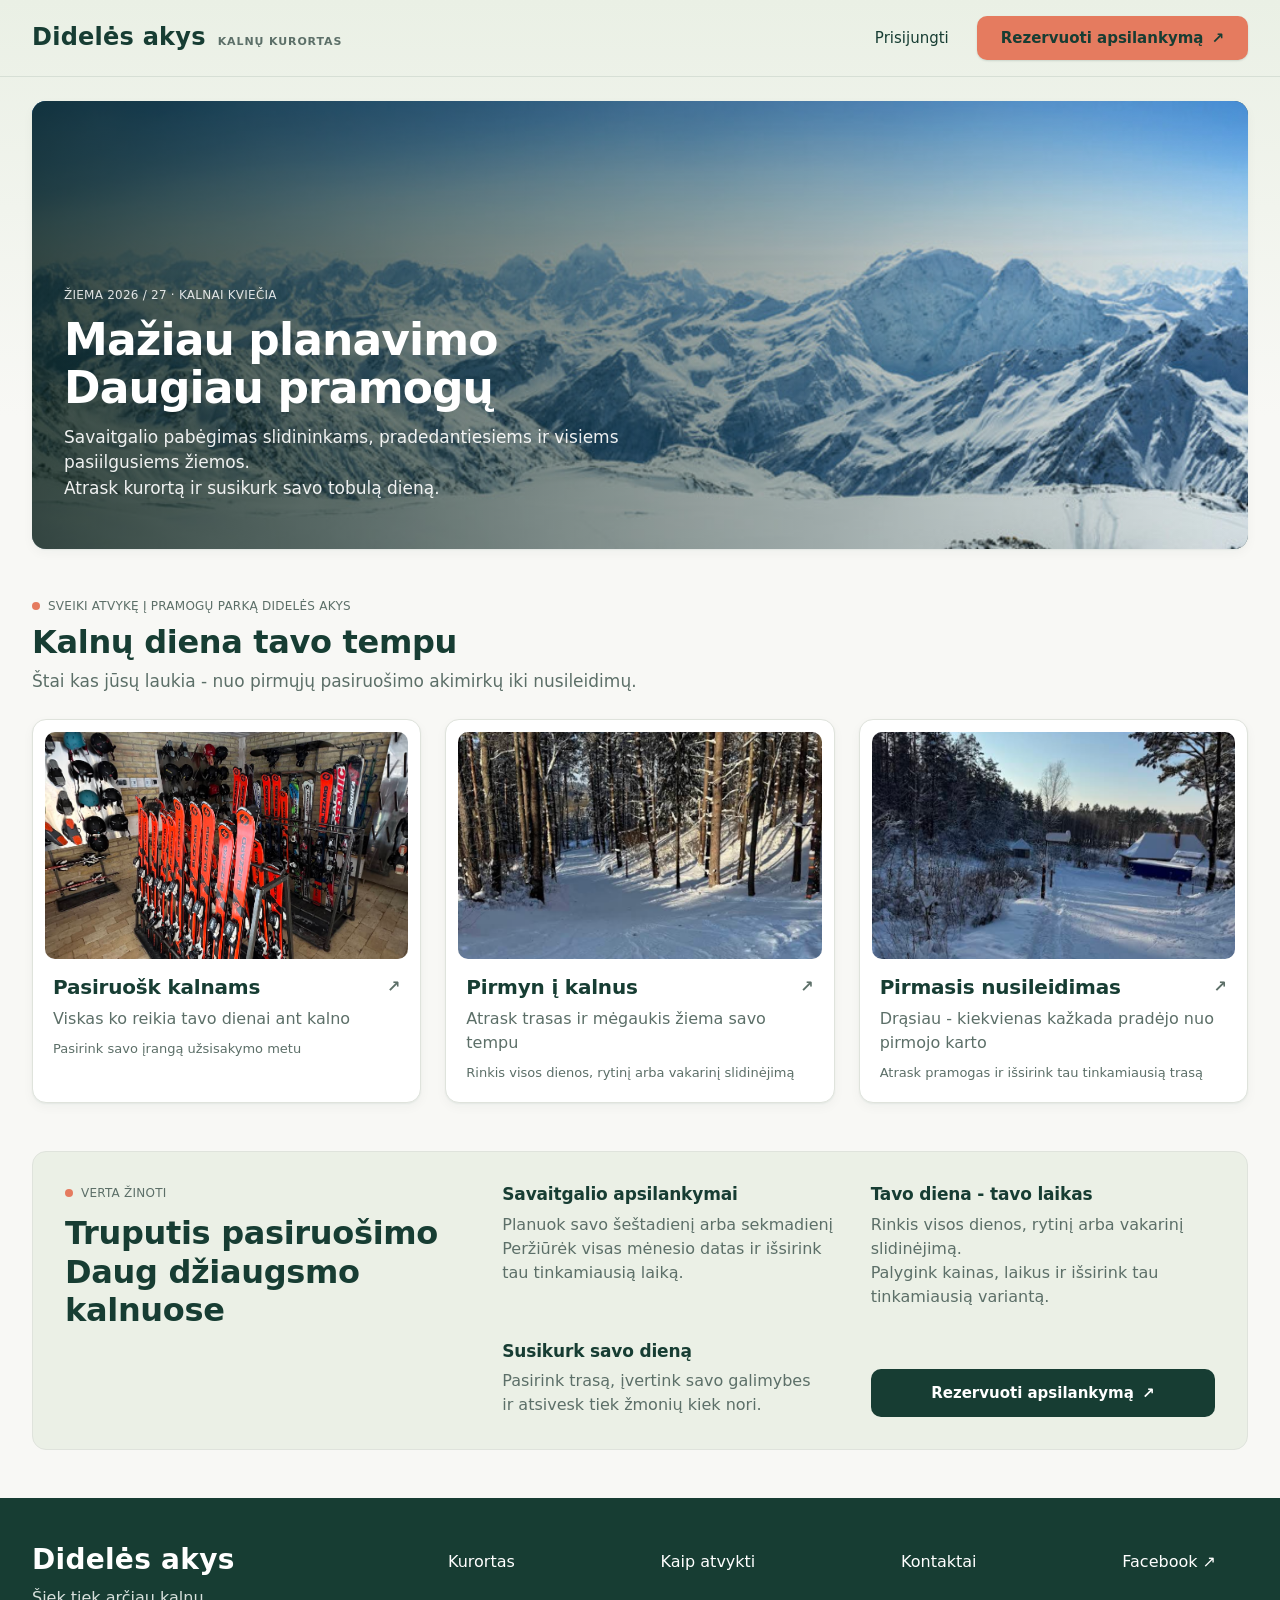
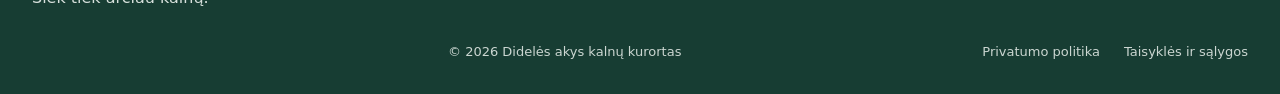
==== index.html @ ebd8e219 "Initial commit" ====
<!DOCTYPE html>
<html lang="lt">
<head>
  <meta charset="utf-8">
  <meta name="viewport" content="width=device-width, initial-scale=1">
  <title>Didelės akys – kalnų kurortas</title>
  <meta name="description" content="Savaitgalio pabėgimas slidininkams, pradedantiesiems ir visiems pasiilgusiems žiemos. Atrask Didelės akys kalnų kurortą ir susikurk savo tobulą dieną.">
  <script>document.documentElement.classList.add("js");</script>
  <link rel="stylesheet" href="css/home.css">
</head>
<body>
  <a class="skip-link" href="#main">Pereiti prie turinio</a>

  <header class="site-header">
    <div class="container header-inner">
      <a class="brand" href="index.html" aria-label="Didelės akys kalnų kurortas, pradžia">
        <span class="brand-name">Didelės akys</span>
        <span class="brand-sub">Kalnų kurortas</span>
      </a>
      <button class="nav-toggle" type="button" aria-expanded="false" aria-controls="site-nav" aria-label="Open menu">
        <span></span><span></span><span></span>
      </button>
      <nav class="site-nav" id="site-nav" aria-label="Pagrindinė naršymo juosta">
        <a class="nav-link" href="#">Prisijungti</a>
        <a class="btn btn-primary" href="attractions.html">Rezervuoti apsilankymą <span aria-hidden="true">↗</span></a>
      </nav>
    </div>
  </header>

  <main id="main">
    <div class="container hero-wrap">
      <section class="hero">
        <img class="hero__img" src="images/title4.jpg" alt="Snieguotas slėnis su kaimu ir slidinėjimo trasomis">
        <div class="hero__content">
          <p class="eyebrow hero__eyebrow">Žiema 2026 / 27 · Kalnai kviečia</p>
          <h1 class="hero__title">Mažiau planavimo<br>Daugiau pramogų</h1>
          <p class="hero__text">Savaitgalio pabėgimas slidininkams, pradedantiesiems ir visiems pasiilgusiems žiemos.<br>Atrask kurortą ir susikurk savo tobulą dieną.</p>
          <!-- <a class="btn btn-primary btn-lg" href="attractions.html">Rezervuoti apsilankymą <span aria-hidden="true">↗</span></a> -->
        </div>
      </section>
    </div>

    <section class="intro container" aria-labelledby="intro-title">
      <div class="intro__head">
        <p class="eyebrow eyebrow--dot">Sveiki atvykę į pramogų parką Didelės akys</p>
        <h2 id="intro-title">Kalnų diena tavo tempu</h2>
        <p class="muted">Štai kas jūsų laukia - nuo pirmųjų pasiruošimo akimirkų iki nusileidimų.</p>
      </div>

      <ul class="cards">
        <li class="card">
          <a href="#">
            <img src="images/fotke3.png" alt="Slidžių nuomos būdelė, slidės įsmeigtos sniege" loading="lazy">
            <div class="card__title"><h3>Pasiruošk kalnams</h3><span aria-hidden="true">↗</span></div>
            <p class="muted">Viskas ko reikia tavo dienai ant kalno</p>
            <p class="card__note">Pasirink savo įrangą užsisakymo metu</p>
          </a>
        </li>
        <li class="card">
          <a href="#">
            <img src="images/fotke2.png" alt="Gondolinis keltuvas virš apsnigtų pušų" loading="lazy">
            <div class="card__title"><h3>Pirmyn į kalnus</h3><span aria-hidden="true">↗</span></div>
            <p class="muted">Atrask trasas ir mėgaukis žiema savo tempu</p>
            <p class="card__note">Rinkis visos dienos, rytinį arba vakarinį slidinėjimą</p>
          </a>
        </li>
        <li class="card">
          <a href="#">
            <img src="images/fotke4.png" alt="Du žmonės kartu slidinėja švelniu šlaitu" loading="lazy">
            <div class="card__title"><h3>Pirmasis nusileidimas</h3><span aria-hidden="true">↗</span></div>
            <p class="muted">Drąsiau - kiekvienas kažkada pradėjo nuo pirmojo karto</p>
            <p class="card__note">Atrask pramogas ir išsirink tau tinkamiausią trasą</p>
          </a>
        </li>
      </ul>
    </section>

    <section class="container good-wrap" aria-labelledby="good-title">
      <div class="good">
        <div class="good__intro">
          <p class="eyebrow eyebrow--dot">Verta žinoti</p>
          <h2 id="good-title">Truputis pasiruošimo<br>Daug džiaugsmo kalnuose</h2>
        </div>
        <div class="good__item good__item--a">
          <h3>Savaitgalio apsilankymai</h3>
          <p class="muted">Planuok savo šeštadienį arba sekmadienį<br>Peržiūrėk visas mėnesio datas ir išsirink tau tinkamiausią laiką.</p>
        </div>
        <div class="good__item good__item--b">
          <h3>Tavo diena - tavo laikas</h3>
          <p class="muted">Rinkis visos dienos, rytinį arba vakarinį slidinėjimą.<br>Palygink kainas, laikus ir išsirink tau tinkamiausią variantą.</p>
        </div>
        <div class="good__item good__item--c">
          <h3>Susikurk savo dieną</h3>
          <p class="muted">Pasirink trasą, įvertink savo galimybes<br>ir atsivesk tiek žmonių kiek nori.</p>
        </div>
        <div class="good__cta">
          <a class="btn btn-dark btn-lg btn-wide" href="attractions.html">Rezervuoti apsilankymą <span aria-hidden="true">↗</span></a>
        </div>
      </div>
    </section>
  </main>

  <footer class="site-footer">
    <div class="container footer-inner">
      <div class="footer-brand">
        <p class="brand-name">Didelės akys</p>
        <p>Šiek tiek arčiau kalnų.</p>
      </div>
      <nav class="footer-nav" aria-label="Apatinė naršymo juosta">
        <a href="#" id="footer-resort" data-action="resort">Kurortas</a>
        <a href="#" id="footer-getting-here" data-action="getting-here">Kaip atvykti</a>
        <a href="#" id="footer-contact" data-action="contact">Kontaktai</a>
        <a href="#" id="footer-facebook" data-action="facebook">Facebook <span aria-hidden="true">↗</span></a>
      </nav>
      <div class="footer-legal">
        <p>© 2026 Didelės akys kalnų kurortas</p>
        <nav aria-label="Teisinė informacija">
          <a href="#" id="footer-privacy" data-action="privacy">Privatumo politika</a>
          <a href="#" id="footer-terms" data-action="terms">Taisyklės ir sąlygos</a>
        </nav>
      </div>
    </div>
  </footer>

  <script src="js/script.js"></script>
</body>
</html>
---- css/home.css ----
/* ==========================================================
   Didelės akys – home page
   Styled to match attractions.css (same tokens, buttons, cards, footer).
   Mobile-first. Breakpoints: 640px, 860px
   Works with script.js (.site-header, .nav-toggle, #site-nav, .is-open, .is-scrolled, .js)
   ========================================================== */

/* ---------- Tokens ---------- */
:root {
  --bg: #f8f8f5;
  --surface: #ffffff;
  --forest: #173d33;        /* text, headings, footer */
  --forest-soft: #5c6f68;   /* secondary text */
  --sage: #ebf0e6;          /* soft panels, secondary buttons */
  --line: #dfe3dc;
  --coral: #e57b5f;         /* primary action */
  --coral-dark: #d4684b;

  --shadow-sm: 0 1px 2px rgba(23, 61, 51, 0.06), 0 4px 12px rgba(23, 61, 51, 0.04);
  --shadow-md: 0 2px 4px rgba(23, 61, 51, 0.06), 0 12px 28px rgba(23, 61, 51, 0.10);

  --font: system-ui, -apple-system, "Segoe UI", Roboto, "Helvetica Neue", Arial, sans-serif;

  --radius-sm: 6px;
  --radius: 10px;
  --radius-lg: 14px;

  --space-1: 0.25rem;
  --space-2: 0.5rem;
  --space-3: 0.75rem;
  --space-4: 1rem;
  --space-5: 1.5rem;
  --space-6: 2rem;
  --space-7: 3rem;

  --container: 82rem;
  --gutter: 1rem;
}

/* ---------- Reset / base ---------- */
*, *::before, *::after { box-sizing: border-box; }

html { -webkit-text-size-adjust: 100%; scroll-behavior: smooth; }

body {
  margin: 0;
  font-family: var(--font);
  font-size: 1rem;
  line-height: 1.5;
  color: var(--forest);
  background: linear-gradient(180deg, #eaf0e5 0, var(--bg) 26rem) no-repeat, var(--bg);
  -webkit-font-smoothing: antialiased;
}

::selection { background: var(--coral); color: var(--forest); }

img { display: block; max-width: 100%; height: auto; }

h1, h2, h3, p, ul, ol { margin: 0; }
ul, ol { padding: 0; list-style: none; }

a { color: inherit; text-decoration: none; }

:focus-visible {
  outline: 3px solid var(--coral);
  outline-offset: 2px;
}

@media (prefers-reduced-motion: reduce) {
  html { scroll-behavior: auto; }
  * { transition: none !important; }
}

/* ---------- Layout helpers ---------- */
.container {
  width: 100%;
  max-width: var(--container);
  margin-inline: auto;
  padding-inline: var(--gutter);
}

.skip-link {
  position: absolute;
  left: var(--space-4);
  top: -4rem;
  z-index: 100;
  padding: var(--space-2) var(--space-4);
  background: var(--forest);
  color: #fff;
  border-radius: var(--radius-sm);
}
.skip-link:focus { top: var(--space-2); }

.eyebrow {
  font-size: 0.75rem;
  font-weight: 500;
  letter-spacing: 0.02em;
  text-transform: uppercase;
  color: var(--forest-soft);
}
.eyebrow--dot::before {
  content: "";
  display: inline-block;
  width: 0.5rem;
  height: 0.5rem;
  margin-right: var(--space-2);
  border-radius: 50%;
  background: var(--coral);
}

.muted { color: var(--forest-soft); }

h2 {
  font-size: clamp(1.5rem, 3vw + 0.5rem, 2rem);
  line-height: 1.2;
  font-weight: 700;
  letter-spacing: -0.01em;
  margin-top: var(--space-2);
}
h3 { font-size: 1.25rem; line-height: 1.2; font-weight: 700; letter-spacing: -0.01em; }

/* ---------- Buttons ---------- */
.btn {
  display: inline-flex;
  align-items: center;
  justify-content: center;
  gap: var(--space-2);
  min-height: 2.75rem;               /* 44px touch target */
  padding: 0 var(--space-5);
  border: 0;
  border-radius: var(--radius);
  font: inherit;
  font-size: 0.9375rem;
  font-weight: 600;
  cursor: pointer;
  transition: background-color 0.15s ease, color 0.15s ease, transform 0.1s ease;
}
.btn:active { transform: translateY(1px); }
.btn-primary { background: var(--coral); color: var(--forest); box-shadow: 0 1px 2px rgba(23, 61, 51, 0.15); }
.btn-primary:hover { background: var(--coral-dark); }
.btn-dark { background: var(--forest); color: #fff; }
.btn-dark:hover { background: #1f4d41; }
.btn-lg { min-height: 3rem; }
.btn-wide { width: 100%; }

/* ---------- Header ---------- */
.site-header {
  top: 0;
  z-index: 20;
  border-bottom: 1px solid rgba(23, 61, 51, 0.1);
  transition: box-shadow 0.2s ease, background-color 0.2s ease;
}
.site-header.is-scrolled {
  background: rgba(248, 248, 245, 0.94);
  -webkit-backdrop-filter: blur(8px);
  backdrop-filter: blur(8px);
  box-shadow: 0 1px 0 rgba(23, 61, 51, 0.08);
}

.header-inner {
  position: relative;                /* anchor for the mobile menu */
  display: flex;
  align-items: center;
  justify-content: space-between;
  gap: var(--space-3);
  padding-block: var(--space-4);
}

.brand { display: flex; align-items: baseline; gap: var(--space-3); }
.brand-name {
  font-size: 1.5rem;
  font-weight: 800;
  letter-spacing: 0.01em;
  line-height: 1;
}
.brand-sub { display: none; font-size: 0.6875rem; font-weight: 600; text-transform: uppercase; letter-spacing: 0.08em; color: var(--forest-soft); }

.site-nav { display: flex; align-items: center; gap: var(--space-4); }
.nav-link { padding: var(--space-2) var(--space-3); font-size: 0.9375rem; font-weight: 500; border-radius: var(--radius-sm); }
.nav-link:hover { background: rgba(23, 61, 51, 0.06); }

/* Menu button (shown only when JS is on and the screen is narrow) */
.nav-toggle {
  display: none;
  width: 2.75rem;
  height: 2.75rem;
  padding: 0;
  background: var(--sage);
  border: 0;
  border-radius: var(--radius);
  cursor: pointer;
  flex-direction: column;
  align-items: center;
  justify-content: center;
  gap: 4px;
}
.nav-toggle span {
  display: block;
  width: 18px;
  height: 2px;
  background: var(--forest);
  transition: transform 0.2s ease, opacity 0.2s ease;
}
.nav-toggle[aria-expanded="true"] span:nth-child(1) { transform: translateY(6px) rotate(45deg); }
.nav-toggle[aria-expanded="true"] span:nth-child(2) { opacity: 0; }
.nav-toggle[aria-expanded="true"] span:nth-child(3) { transform: translateY(-6px) rotate(-45deg); }

@media (max-width: 860px) {
  .js .nav-toggle { display: flex; }
  .js .site-nav {
    display: none;
    position: absolute;
    top: 100%;
    left: 0;
    right: 0;
    flex-direction: column;
    align-items: stretch;
    gap: var(--space-2);
    padding: var(--space-4);
    background: var(--surface);
    border: 1px solid var(--line);
    border-radius: var(--radius-lg);
    box-shadow: var(--shadow-md);
  }
  .js .site-nav.is-open { display: flex; }
  .js .site-nav .nav-link { padding: var(--space-3); }
}
/* Without JS the header simply wraps */
@media (max-width: 479px) {
  html:not(.js) .header-inner { flex-wrap: wrap; }
}

/* ---------- Hero ---------- */
.hero-wrap { padding-block: var(--space-5) 0; }

.hero {
  position: relative;
  display: flex;
  min-height: 22rem;
  overflow: hidden;
  color: #fff;
  background: #2f4a50;               /* fallback while image loads */
  border-radius: var(--radius-lg);
  box-shadow: var(--shadow-sm);
}
.hero__img { position: absolute; inset: 0; width: 100%; height: 100%; object-fit: cover; }
.hero::after {                        /* darkens left side for text legibility */
  content: "";
  position: absolute;
  inset: 0;
  background: linear-gradient(90deg, rgba(10, 30, 22, 0.78) 0%, rgba(10, 30, 22, 0.4) 55%, rgba(10, 30, 22, 0.05) 100%);
}
.hero__content {
  position: relative;
  z-index: 1;
  display: flex;
  flex-direction: column;
  justify-content: flex-end;
  gap: var(--space-3);
  padding: var(--space-6) var(--space-5);
}
.hero__eyebrow { color: rgba(255, 255, 255, 0.85); }
.hero__title {
  font-size: clamp(1.875rem, 5vw + 0.5rem, 2.75rem);
  line-height: 1.1;
  letter-spacing: -0.02em;
  font-weight: 800;
}
.hero__text { max-width: 40rem; font-size: 1.0625rem; color: rgba(255, 255, 255, 0.92); }

/* ---------- Intro + cards ---------- */
.intro { padding-block: var(--space-7) 0; }
.intro__head p.muted { margin-top: var(--space-2); max-width: 40rem; font-size: 1.0625rem; }

.cards {
  display: grid;
  gap: var(--space-4);
  margin-top: var(--space-5);
}

.card {
  display: grid;
  background: var(--surface);
  border: 1px solid var(--line);
  border-radius: var(--radius-lg);
  box-shadow: var(--shadow-sm);
  transition: border-color 0.15s ease, box-shadow 0.2s ease;
}
@media (hover: hover) {
  .card:hover { box-shadow: var(--shadow-md); border-color: var(--forest); }
}
.card:has(a:focus-visible) { border-color: var(--forest); }

.card a {
  display: grid;
  gap: var(--space-1);
  align-content: start;
  padding: var(--space-3);
  border-radius: var(--radius-lg);
}
.card a:focus-visible { outline-offset: 3px; }

.card img {
  width: 100%;
  aspect-ratio: 16 / 10;
  object-fit: cover;
  background: var(--sage);
  border-radius: var(--radius);
  margin-bottom: var(--space-3);
}
.card__title {
  display: flex;
  justify-content: space-between;
  align-items: center;
  gap: var(--space-3);
  padding-inline: var(--space-2);
}
.card__title span { color: var(--forest-soft); font-weight: 600; }
.card .muted, .card__note { padding-inline: var(--space-2); }
.card .muted { margin-top: var(--space-1); }
.card__note { margin-top: var(--space-1); padding-bottom: var(--space-2); font-size: 0.8125rem; color: var(--forest-soft); }
.card a:hover h3 { text-decoration: underline; text-underline-offset: 3px; }

/* Tablet: image beside the text */
@media (min-width: 40em) and (max-width: 860px) {
  .card a { grid-template-columns: 10rem 1fr; column-gap: var(--space-5); padding: var(--space-4); }
  .card img { grid-row: 1 / span 3; aspect-ratio: 5 / 6; align-self: start; margin-bottom: 0; }
  .card__title, .card .muted, .card__note { padding-inline: 0; grid-column: 2; }
}

/* ---------- Good to know ---------- */
.good-wrap { padding-block: var(--space-7); }

.good {
  display: grid;
  grid-template-columns: minmax(0, 1fr);
  grid-template-areas: "intro" "a" "b" "c" "cta";
  gap: var(--space-5);
  padding: var(--space-5);
  background: var(--sage);
  border: 1px solid var(--line);
  border-radius: var(--radius-lg);
}
.good__intro { grid-area: intro; }
.good__item--a { grid-area: a; }
.good__item--b { grid-area: b; }
.good__item--c { grid-area: c; }
.good__cta { grid-area: cta; align-self: end; }

.good h2 { margin-top: var(--space-3); }
.good h3 { font-size: 1.0625rem; margin-bottom: var(--space-2); }
.good .muted { max-width: 34rem; }

/* ---------- Footer ---------- */
.site-footer { background: var(--forest); color: #fff; }

.footer-inner { display: grid; gap: var(--space-6); padding-block: var(--space-7) var(--space-6); }
.footer-brand .brand-name { margin-bottom: var(--space-3); display: block; font-size: 1.75rem; }
.footer-brand p:last-child { color: #d7e0dc; }

.footer-nav { display: flex; flex-wrap: wrap; gap: var(--space-3) var(--space-6); font-weight: 500; }
.footer-nav a { padding-block: var(--space-1); }

.footer-legal { display: grid; gap: var(--space-3); font-size: 0.8125rem; color: #cbd6d1; }
.footer-legal nav { display: flex; gap: var(--space-5); }
.site-footer a:hover { text-decoration: underline; }

/* ==========================================================
   ≥ 640px – tablets
   ========================================================== */
@media (min-width: 40em) {
  :root { --gutter: 2rem; }

  .brand-sub { display: inline; }
  .hero { min-height: 26rem; }
  .hero__content { padding: var(--space-7) var(--space-6); }

  .footer-inner { grid-template-columns: 1fr auto; }
  .footer-legal { grid-column: 1 / -1; grid-auto-flow: column; justify-content: space-between; }
}

/* ==========================================================
   ≥ 861px – desktop
   ========================================================== */
@media (min-width: 53.8125em) {
  .hero { min-height: 28rem; }

  .cards { grid-template-columns: repeat(3, minmax(0, 1fr)); gap: var(--space-5); }

  .good {
    grid-template-columns: 1.2fr 1fr 1fr;
    grid-template-areas:
      "intro a b"
      "intro c cta";
    gap: var(--space-6) var(--space-5);
    padding: var(--space-6);
  }

  .footer-inner { grid-template-columns: 1fr 2fr auto; align-items: start; }
  .footer-nav { justify-content: space-between; }
  .footer-legal { grid-column: 2 / -1; }
}
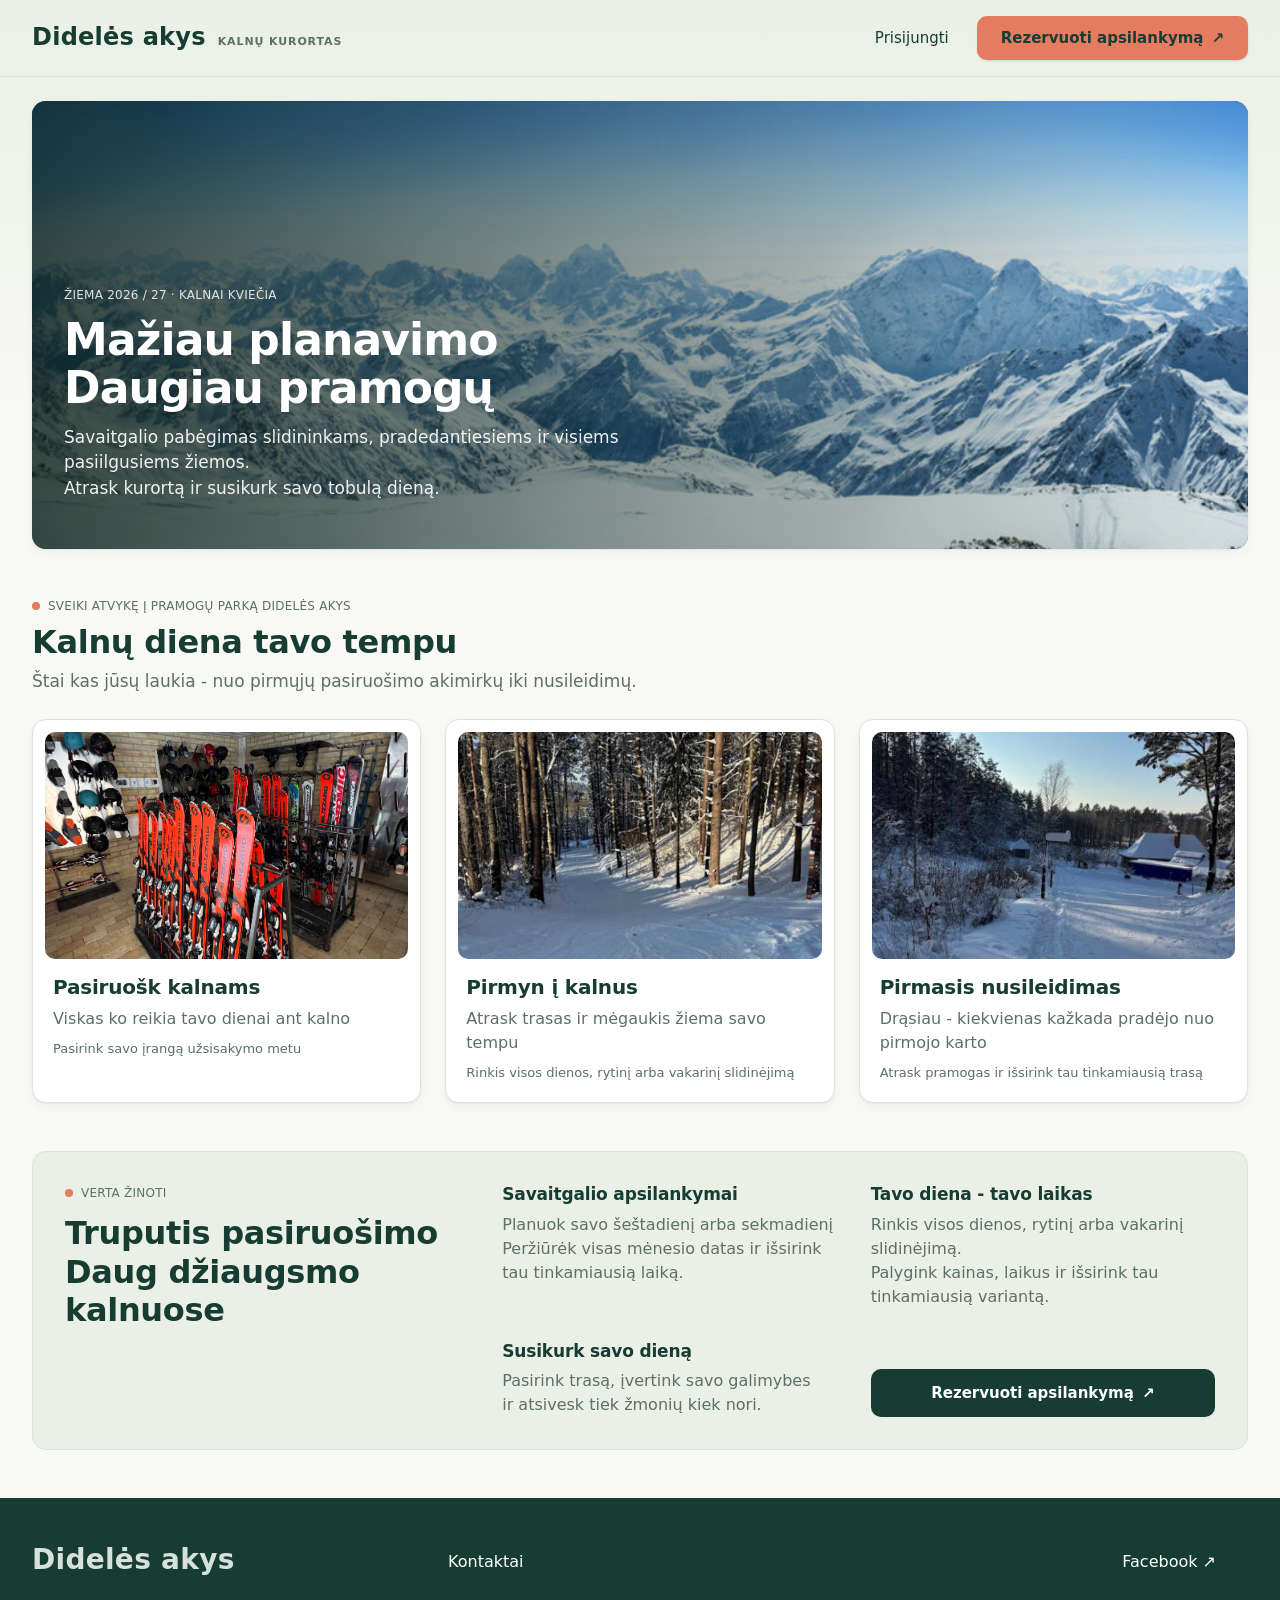
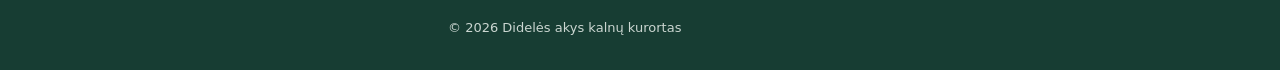
==== commit 9871de82: "feat: create login/register pages" ====
--- a/index.html
+++ b/index.html
@@ -21,7 +21,7 @@
         <span></span><span></span><span></span>
       </button>
       <nav class="site-nav" id="site-nav" aria-label="Pagrindinė naršymo juosta">
-        <a class="nav-link" href="#">Prisijungti</a>
+        <a class="nav-link" href="login.html">Prisijungti</a>
         <a class="btn btn-primary" href="attractions.html">Rezervuoti apsilankymą <span aria-hidden="true">↗</span></a>
       </nav>
     </div>
@@ -49,28 +49,28 @@
 
       <ul class="cards">
         <li class="card">
-          <a href="#">
+          <article>
             <img src="images/fotke3.png" alt="Slidžių nuomos būdelė, slidės įsmeigtos sniege" loading="lazy">
-            <div class="card__title"><h3>Pasiruošk kalnams</h3><span aria-hidden="true">↗</span></div>
+            <div class="card__title"><h3>Pasiruošk kalnams</h3></div>
             <p class="muted">Viskas ko reikia tavo dienai ant kalno</p>
             <p class="card__note">Pasirink savo įrangą užsisakymo metu</p>
-          </a>
+          </article>
         </li>
         <li class="card">
-          <a href="#">
+          <article>
             <img src="images/fotke2.png" alt="Gondolinis keltuvas virš apsnigtų pušų" loading="lazy">
-            <div class="card__title"><h3>Pirmyn į kalnus</h3><span aria-hidden="true">↗</span></div>
+            <div class="card__title"><h3>Pirmyn į kalnus</h3></div>
             <p class="muted">Atrask trasas ir mėgaukis žiema savo tempu</p>
             <p class="card__note">Rinkis visos dienos, rytinį arba vakarinį slidinėjimą</p>
-          </a>
+          </article>
         </li>
         <li class="card">
-          <a href="#">
+          <article>
             <img src="images/fotke4.png" alt="Du žmonės kartu slidinėja švelniu šlaitu" loading="lazy">
-            <div class="card__title"><h3>Pirmasis nusileidimas</h3><span aria-hidden="true">↗</span></div>
+            <div class="card__title"><h3>Pirmasis nusileidimas</h3></div>
             <p class="muted">Drąsiau - kiekvienas kažkada pradėjo nuo pirmojo karto</p>
             <p class="card__note">Atrask pramogas ir išsirink tau tinkamiausią trasą</p>
-          </a>
+          </article>
         </li>
       </ul>
     </section>
@@ -104,20 +104,13 @@
     <div class="container footer-inner">
       <div class="footer-brand">
         <p class="brand-name">Didelės akys</p>
-        <p>Šiek tiek arčiau kalnų.</p>
       </div>
       <nav class="footer-nav" aria-label="Apatinė naršymo juosta">
-        <a href="#" id="footer-resort" data-action="resort">Kurortas</a>
-        <a href="#" id="footer-getting-here" data-action="getting-here">Kaip atvykti</a>
-        <a href="#" id="footer-contact" data-action="contact">Kontaktai</a>
-        <a href="#" id="footer-facebook" data-action="facebook">Facebook <span aria-hidden="true">↗</span></a>
+        <a href="mailto:info@didelesakys.lt" id="footer-contact" data-action="contact">Kontaktai</a>
+        <a href="https://www.facebook.com/" target="_blank" rel="noopener noreferrer" id="footer-facebook" data-action="facebook">Facebook <span aria-hidden="true">↗</span></a>
       </nav>
       <div class="footer-legal">
         <p>© 2026 Didelės akys kalnų kurortas</p>
-        <nav aria-label="Teisinė informacija">
-          <a href="#" id="footer-privacy" data-action="privacy">Privatumo politika</a>
-          <a href="#" id="footer-terms" data-action="terms">Taisyklės ir sąlygos</a>
-        </nav>
       </div>
     </div>
   </footer>
--- a/css/home.css
+++ b/css/home.css
@@ -287,18 +287,15 @@
   transition: border-color 0.15s ease, box-shadow 0.2s ease;
 }
 @media (hover: hover) {
-  .card:hover { box-shadow: var(--shadow-md); border-color: var(--forest); }
-}
-.card:has(a:focus-visible) { border-color: var(--forest); }
-
-.card a {
+  .card:hover { box-shadow: var(--shadow-sm); }
+}
+.card article {
   display: grid;
   gap: var(--space-1);
   align-content: start;
   padding: var(--space-3);
   border-radius: var(--radius-lg);
 }
-.card a:focus-visible { outline-offset: 3px; }
 
 .card img {
   width: 100%;
@@ -319,11 +316,10 @@
 .card .muted, .card__note { padding-inline: var(--space-2); }
 .card .muted { margin-top: var(--space-1); }
 .card__note { margin-top: var(--space-1); padding-bottom: var(--space-2); font-size: 0.8125rem; color: var(--forest-soft); }
-.card a:hover h3 { text-decoration: underline; text-underline-offset: 3px; }
 
 /* Tablet: image beside the text */
 @media (min-width: 40em) and (max-width: 860px) {
-  .card a { grid-template-columns: 10rem 1fr; column-gap: var(--space-5); padding: var(--space-4); }
+  .card article { grid-template-columns: 10rem 1fr; column-gap: var(--space-5); padding: var(--space-4); }
   .card img { grid-row: 1 / span 3; aspect-ratio: 5 / 6; align-self: start; margin-bottom: 0; }
   .card__title, .card .muted, .card__note { padding-inline: 0; grid-column: 2; }
 }
